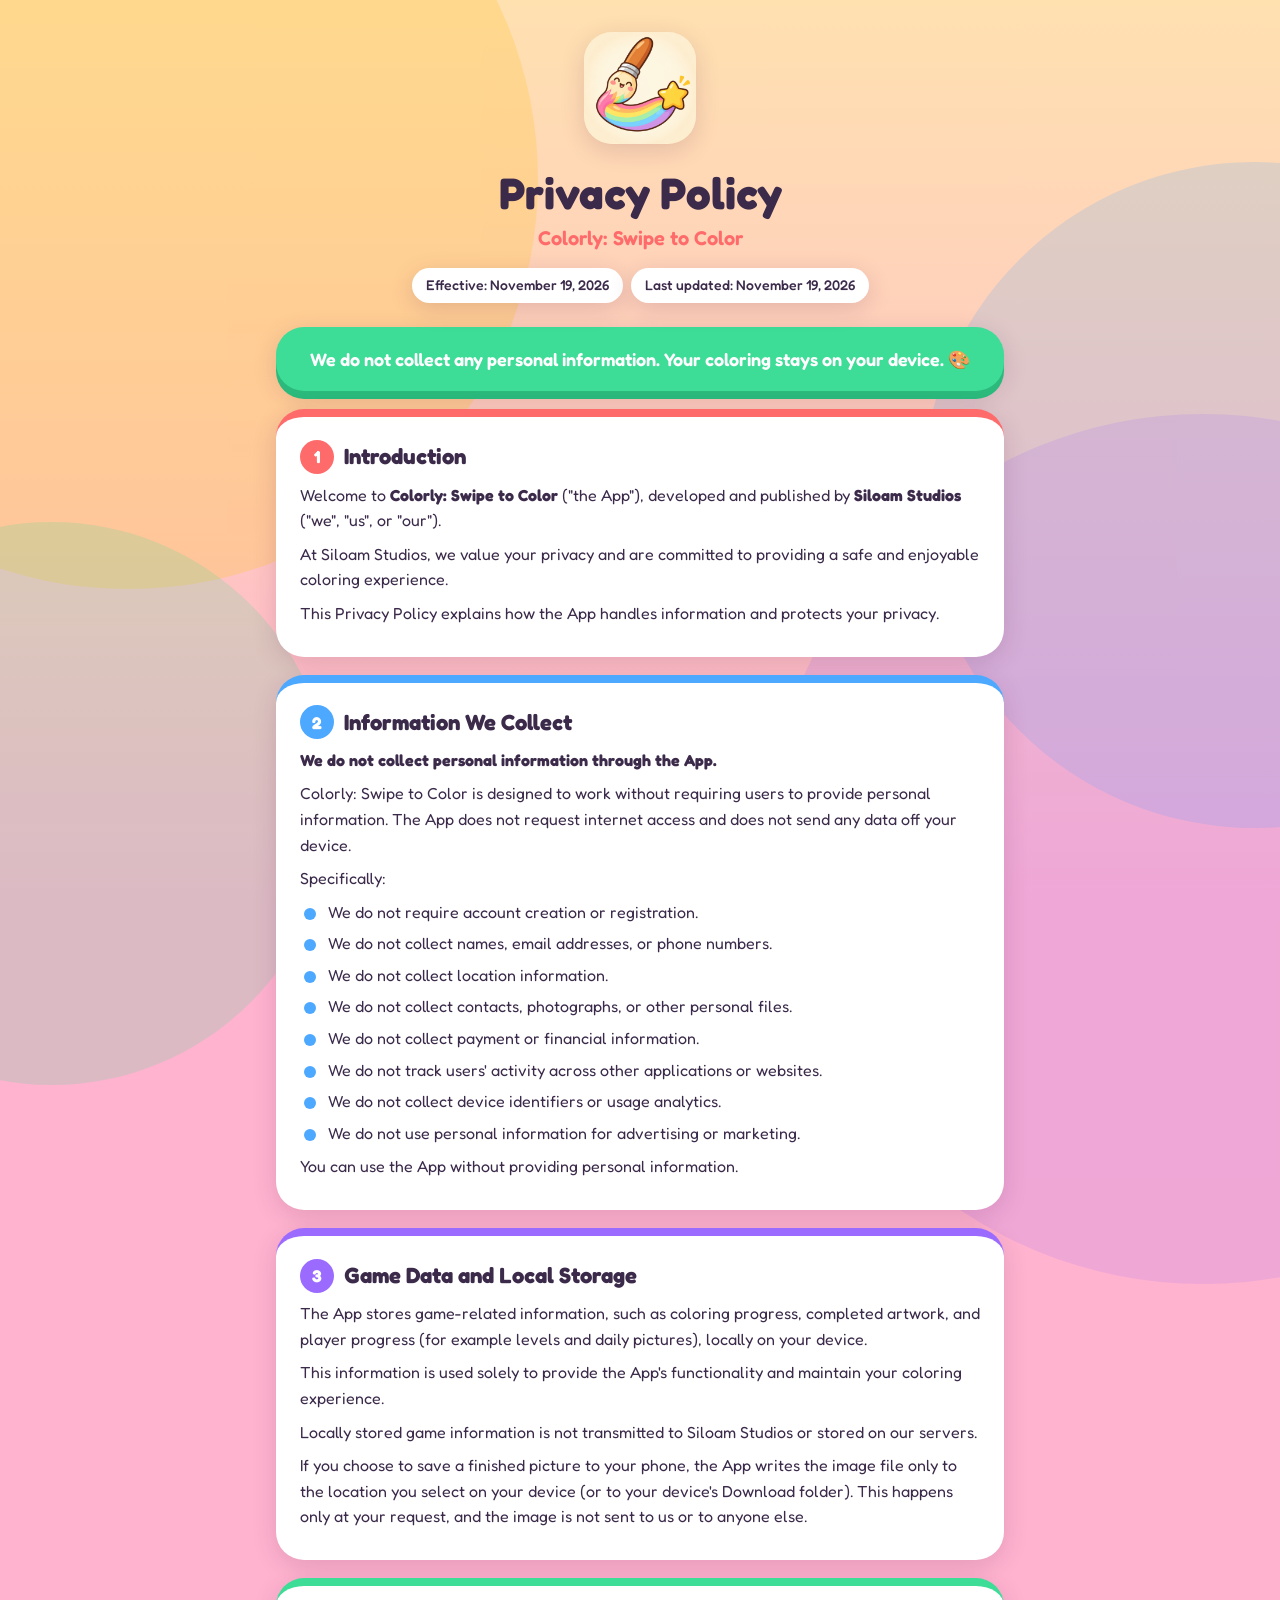
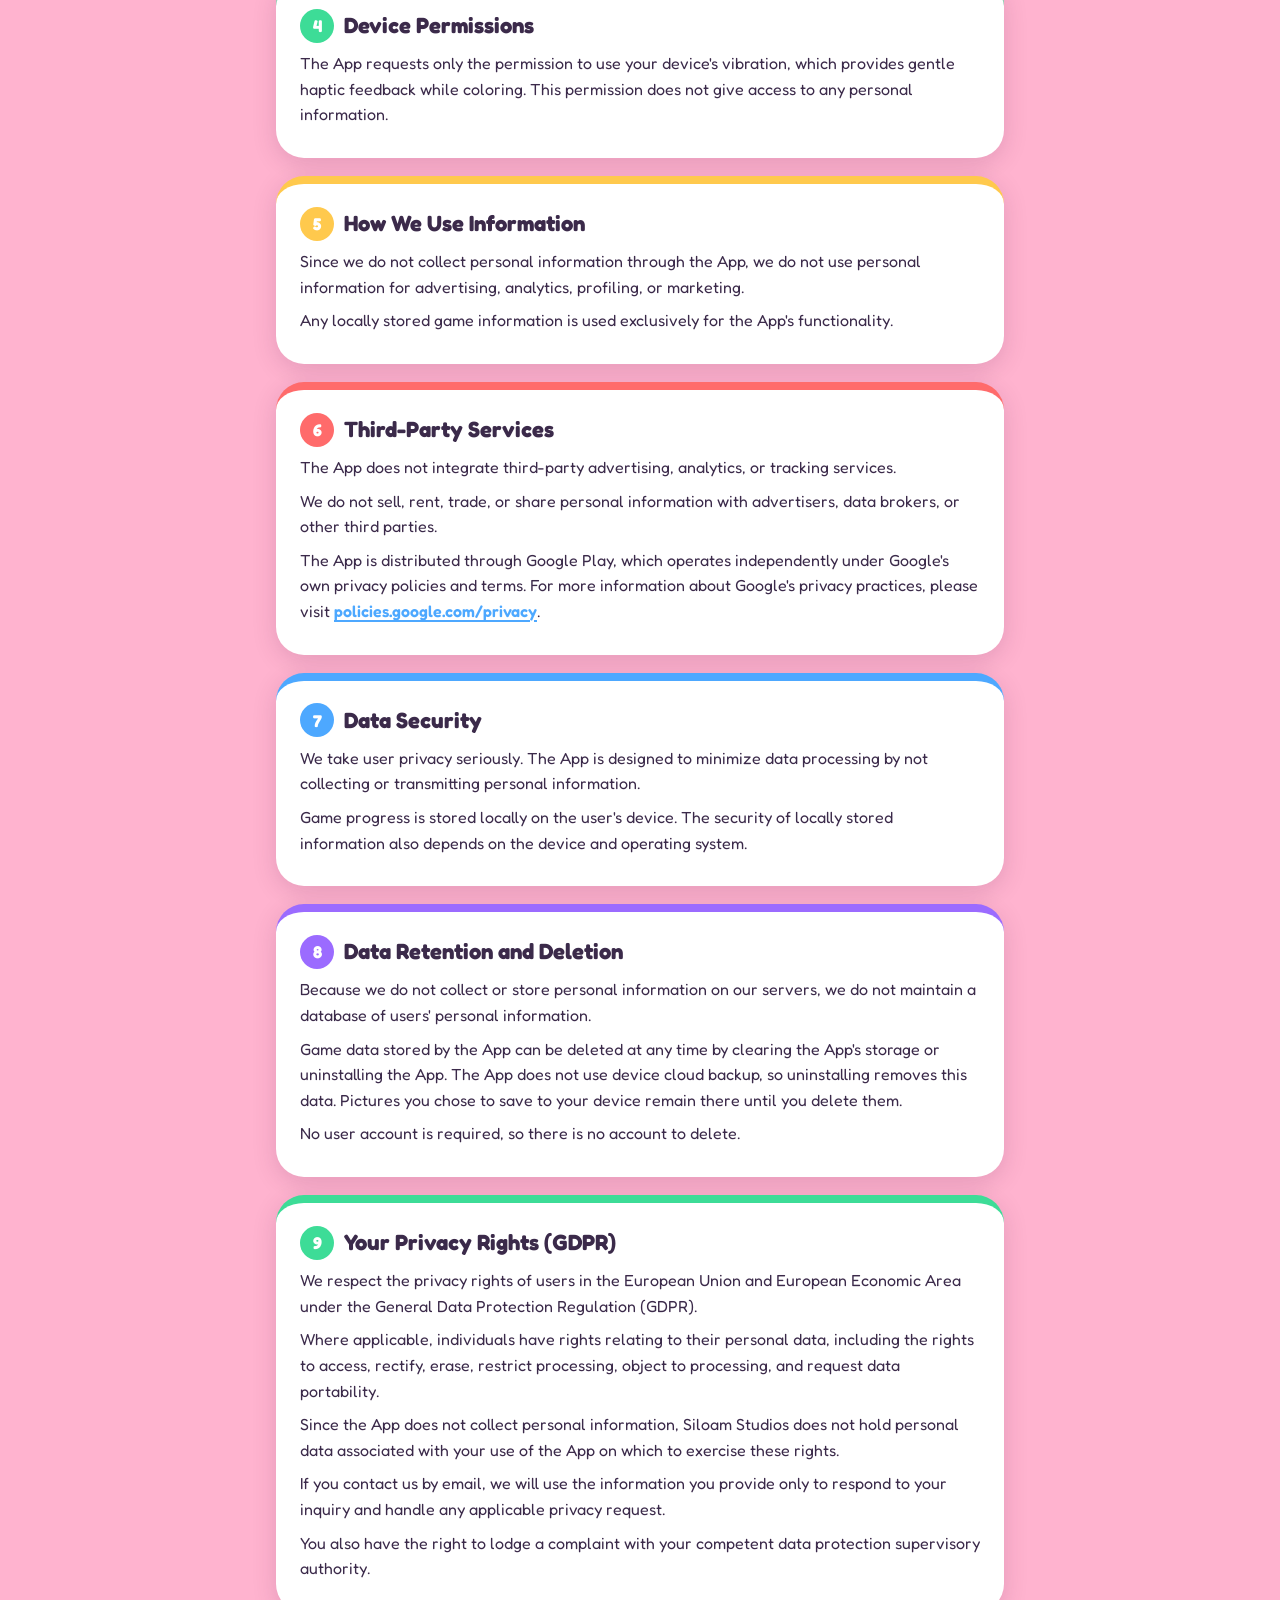
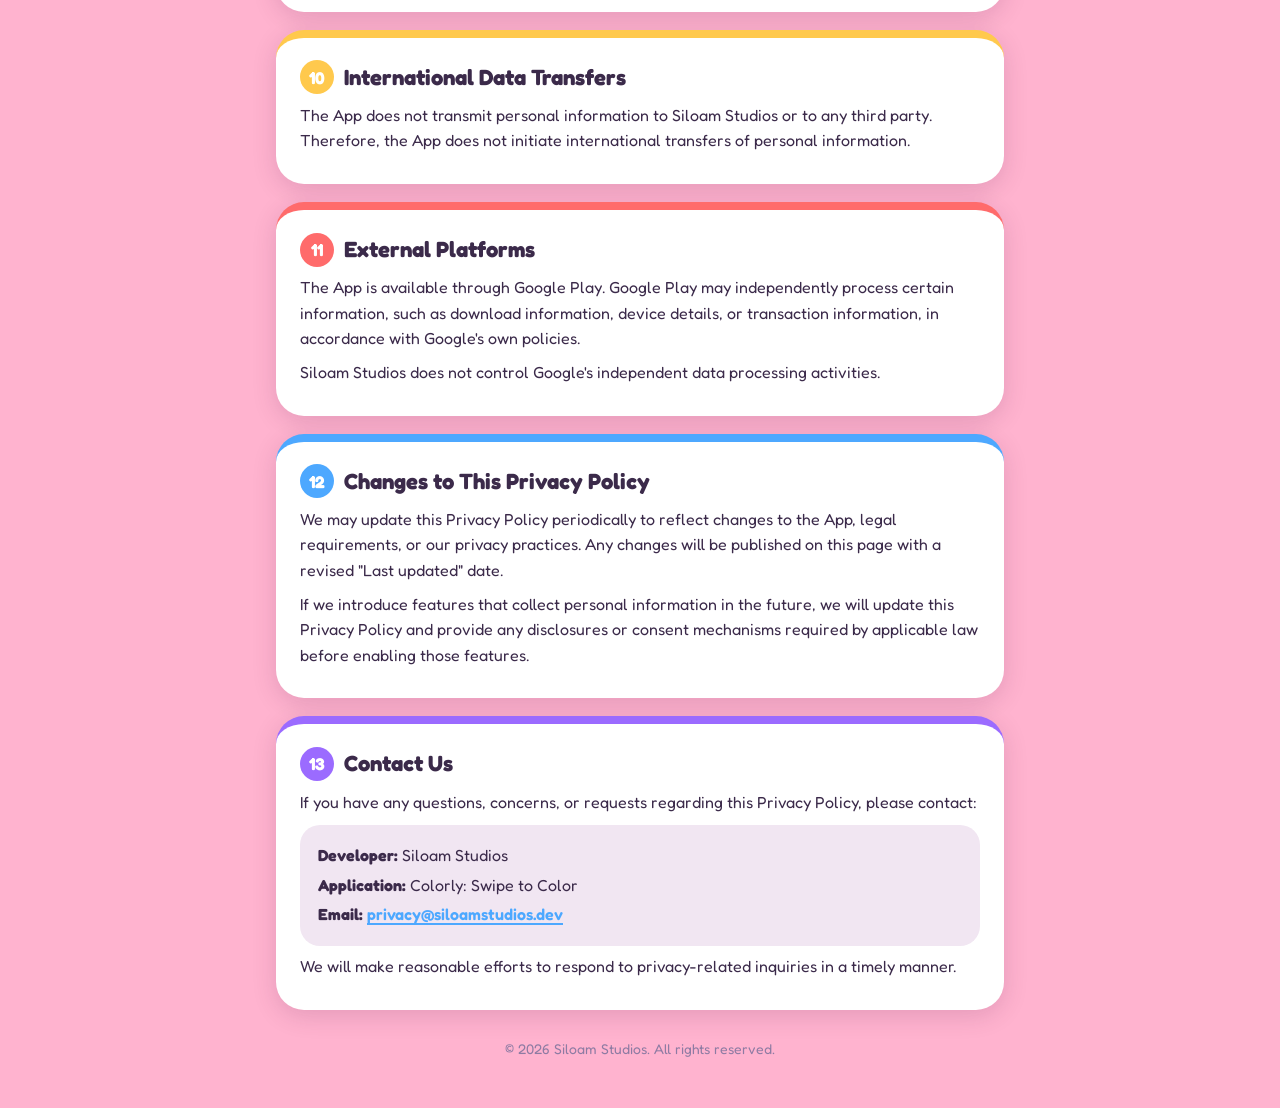
==== colorly/privacy/index.html @ 57c00592 "Siloam Studios legal documents" ====
<!doctype html>
<html lang="en">
<head>
<meta charset="utf-8">
<meta name="viewport" content="width=device-width, initial-scale=1">
<title>Colorly Privacy Policy</title>
<meta name="description" content="Privacy Policy for Colorly: Swipe to Color by Siloam Studios.">
<link rel="icon" type="image/png" href="icon.png">
<link rel="preconnect" href="https://fonts.googleapis.com">
<link rel="preconnect" href="https://fonts.gstatic.com" crossorigin>
<link href="https://fonts.googleapis.com/css2?family=Fredoka:wght@400;500;600;700&display=swap" rel="stylesheet">
<style>
  :root {
    --coral: #FF6B6B; --sunny: #FFC94D; --mint: #3DDC97; --sky: #4DA8FF; --grape: #9B6BFF;
    --ink: #3B2A4A; --muted: #8E7BA3; --card: #FFFFFF; --track: #F1E6F2;
    --bg-top: #FFE1B0; --bg-bottom: #FFB3CF;
    --shadow: 0 6px 24px rgba(89, 26, 77, 0.16);
  }
  * { box-sizing: border-box; }
  html { background: var(--bg-bottom); }
  body {
    margin: 0; min-height: 100vh; color: var(--ink);
    font-family: "Fredoka", system-ui, sans-serif; font-weight: 400; line-height: 1.6;
    background: linear-gradient(180deg, var(--bg-top) 0%, var(--bg-bottom) 100%) fixed;
    overflow-x: hidden;
  }
  .blob { position: fixed; border-radius: 50%; z-index: 0; pointer-events: none; }
  .b1 { width: 64vw; height: 64vw; left: -22vw; top: -18vw; background: rgba(255, 201, 77, .35); }
  .b2 { width: 52vw; height: 52vw; right: -24vw; top: 18vh; background: rgba(77, 168, 255, .18); }
  .b3 { width: 44vw; height: 44vw; left: -18vw; top: 58vh; background: rgba(61, 220, 151, .18); }
  .b4 { width: 68vw; height: 68vw; right: -28vw; bottom: -30vw; background: rgba(155, 107, 255, .16); }
  main { position: relative; z-index: 1; max-width: 760px; margin: 0 auto; padding: 32px 16px 48px; }
  header { text-align: center; margin-bottom: 24px; }
  header img { width: 112px; height: 112px; border-radius: 28px; box-shadow: var(--shadow); }
  h1 { font-weight: 700; font-size: clamp(30px, 7vw, 44px); line-height: 1.15; margin: 16px 0 4px; }
  .app { font-weight: 600; font-size: 20px; color: var(--coral); margin: 0; }
  .dates { display: inline-flex; flex-wrap: wrap; gap: 8px; justify-content: center; margin-top: 14px; }
  .pill { background: var(--card); border-radius: 999px; padding: 6px 14px; font-size: 14px; font-weight: 500; box-shadow: var(--shadow); }
  .highlight {
    background: var(--mint); color: #fff; border-radius: 28px; padding: 18px 22px; margin-bottom: 18px;
    font-weight: 600; font-size: 18px; text-align: center; box-shadow: 0 8px 0 #2BB97C, var(--shadow);
  }
  section {
    background: var(--card); border-radius: 28px; padding: 22px 24px; margin-bottom: 18px;
    box-shadow: var(--shadow); border-top: 8px solid var(--accent, var(--coral));
  }
  section:nth-of-type(5n+1) { --accent: var(--coral); }
  section:nth-of-type(5n+2) { --accent: var(--sky); }
  section:nth-of-type(5n+3) { --accent: var(--grape); }
  section:nth-of-type(5n+4) { --accent: var(--mint); }
  section:nth-of-type(5n+5) { --accent: var(--sunny); }
  h2 { font-weight: 700; font-size: 22px; margin: 0 0 8px; display: flex; align-items: center; gap: 10px; }
  .num {
    flex: none; width: 34px; height: 34px; border-radius: 50%; display: grid; place-items: center;
    background: var(--accent, var(--coral)); color: #fff; font-size: 17px;
  }
  p { margin: 8px 0; }
  ul { margin: 8px 0; padding-left: 0; list-style: none; }
  li { position: relative; padding-left: 28px; margin: 6px 0; }
  li::before {
    content: ""; position: absolute; left: 4px; top: .5em; width: 12px; height: 12px;
    border-radius: 50%; background: var(--accent, var(--coral));
  }
  a { color: var(--sky); font-weight: 600; text-decoration-thickness: 2px; text-underline-offset: 3px; overflow-wrap: anywhere; }
  .contact { background: var(--track); border-radius: 20px; padding: 14px 18px; margin-top: 10px; }
  .contact p { margin: 4px 0; }
  footer { text-align: center; font-size: 14px; color: var(--muted); margin-top: 28px; }
</style>
</head>
<body>
<div class="blob b1"></div><div class="blob b2"></div><div class="blob b3"></div><div class="blob b4"></div>
<main>
  <header>
    <img src="icon.png" alt="Colorly app icon" width="112" height="112">
    <h1>Privacy Policy</h1>
    <p class="app">Colorly: Swipe to Color</p>
    <div class="dates">
      <span class="pill">Effective: November 19, 2026</span>
      <span class="pill">Last updated: November 19, 2026</span>
    </div>
  </header>

  <div class="highlight">We do not collect any personal information. Your coloring stays on your device. 🎨</div>

  <section>
    <h2><span class="num">1</span>Introduction</h2>
    <p>Welcome to <strong>Colorly: Swipe to Color</strong> ("the App"), developed and published by <strong>Siloam Studios</strong> ("we", "us", or "our").</p>
    <p>At Siloam Studios, we value your privacy and are committed to providing a safe and enjoyable coloring experience.</p>
    <p>This Privacy Policy explains how the App handles information and protects your privacy.</p>
  </section>

  <section>
    <h2><span class="num">2</span>Information We Collect</h2>
    <p><strong>We do not collect personal information through the App.</strong></p>
    <p>Colorly: Swipe to Color is designed to work without requiring users to provide personal information. The App does not request internet access and does not send any data off your device.</p>
    <p>Specifically:</p>
    <ul>
      <li>We do not require account creation or registration.</li>
      <li>We do not collect names, email addresses, or phone numbers.</li>
      <li>We do not collect location information.</li>
      <li>We do not collect contacts, photographs, or other personal files.</li>
      <li>We do not collect payment or financial information.</li>
      <li>We do not track users' activity across other applications or websites.</li>
      <li>We do not collect device identifiers or usage analytics.</li>
      <li>We do not use personal information for advertising or marketing.</li>
    </ul>
    <p>You can use the App without providing personal information.</p>
  </section>

  <section>
    <h2><span class="num">3</span>Game Data and Local Storage</h2>
    <p>The App stores game-related information, such as coloring progress, completed artwork, and player progress (for example levels and daily pictures), locally on your device.</p>
    <p>This information is used solely to provide the App's functionality and maintain your coloring experience.</p>
    <p>Locally stored game information is not transmitted to Siloam Studios or stored on our servers.</p>
    <p>If you choose to save a finished picture to your phone, the App writes the image file only to the location you select on your device (or to your device's Download folder). This happens only at your request, and the image is not sent to us or to anyone else.</p>
  </section>

  <section>
    <h2><span class="num">4</span>Device Permissions</h2>
    <p>The App requests only the permission to use your device's vibration, which provides gentle haptic feedback while coloring. This permission does not give access to any personal information.</p>
  </section>

  <section>
    <h2><span class="num">5</span>How We Use Information</h2>
    <p>Since we do not collect personal information through the App, we do not use personal information for advertising, analytics, profiling, or marketing.</p>
    <p>Any locally stored game information is used exclusively for the App's functionality.</p>
  </section>

  <section>
    <h2><span class="num">6</span>Third-Party Services</h2>
    <p>The App does not integrate third-party advertising, analytics, or tracking services.</p>
    <p>We do not sell, rent, trade, or share personal information with advertisers, data brokers, or other third parties.</p>
    <p>The App is distributed through Google Play, which operates independently under Google's own privacy policies and terms. For more information about Google's privacy practices, please visit <a href="https://policies.google.com/privacy" rel="noopener">policies.google.com/privacy</a>.</p>
  </section>

  <section>
    <h2><span class="num">7</span>Data Security</h2>
    <p>We take user privacy seriously. The App is designed to minimize data processing by not collecting or transmitting personal information.</p>
    <p>Game progress is stored locally on the user's device. The security of locally stored information also depends on the device and operating system.</p>
  </section>

  <section>
    <h2><span class="num">8</span>Data Retention and Deletion</h2>
    <p>Because we do not collect or store personal information on our servers, we do not maintain a database of users' personal information.</p>
    <p>Game data stored by the App can be deleted at any time by clearing the App's storage or uninstalling the App. The App does not use device cloud backup, so uninstalling removes this data. Pictures you chose to save to your device remain there until you delete them.</p>
    <p>No user account is required, so there is no account to delete.</p>
  </section>

  <section>
    <h2><span class="num">9</span>Your Privacy Rights (GDPR)</h2>
    <p>We respect the privacy rights of users in the European Union and European Economic Area under the General Data Protection Regulation (GDPR).</p>
    <p>Where applicable, individuals have rights relating to their personal data, including the rights to access, rectify, erase, restrict processing, object to processing, and request data portability.</p>
    <p>Since the App does not collect personal information, Siloam Studios does not hold personal data associated with your use of the App on which to exercise these rights.</p>
    <p>If you contact us by email, we will use the information you provide only to respond to your inquiry and handle any applicable privacy request.</p>
    <p>You also have the right to lodge a complaint with your competent data protection supervisory authority.</p>
  </section>

  <section>
    <h2><span class="num">10</span>International Data Transfers</h2>
    <p>The App does not transmit personal information to Siloam Studios or to any third party. Therefore, the App does not initiate international transfers of personal information.</p>
  </section>

  <section>
    <h2><span class="num">11</span>External Platforms</h2>
    <p>The App is available through Google Play. Google Play may independently process certain information, such as download information, device details, or transaction information, in accordance with Google's own policies.</p>
    <p>Siloam Studios does not control Google's independent data processing activities.</p>
  </section>

  <section>
    <h2><span class="num">12</span>Changes to This Privacy Policy</h2>
    <p>We may update this Privacy Policy periodically to reflect changes to the App, legal requirements, or our privacy practices. Any changes will be published on this page with a revised "Last updated" date.</p>
    <p>If we introduce features that collect personal information in the future, we will update this Privacy Policy and provide any disclosures or consent mechanisms required by applicable law before enabling those features.</p>
  </section>

  <section>
    <h2><span class="num">13</span>Contact Us</h2>
    <p>If you have any questions, concerns, or requests regarding this Privacy Policy, please contact:</p>
    <div class="contact">
      <p><strong>Developer:</strong> Siloam Studios</p>
      <p><strong>Application:</strong> Colorly: Swipe to Color</p>
      <p><strong>Email:</strong> <a href="mailto:privacy@siloamstudios.dev">privacy@siloamstudios.dev</a></p>
    </div>
    <p>We will make reasonable efforts to respond to privacy-related inquiries in a timely manner.</p>
  </section>

  <footer>© 2026 Siloam Studios. All rights reserved.</footer>
</main>
</body>
</html>
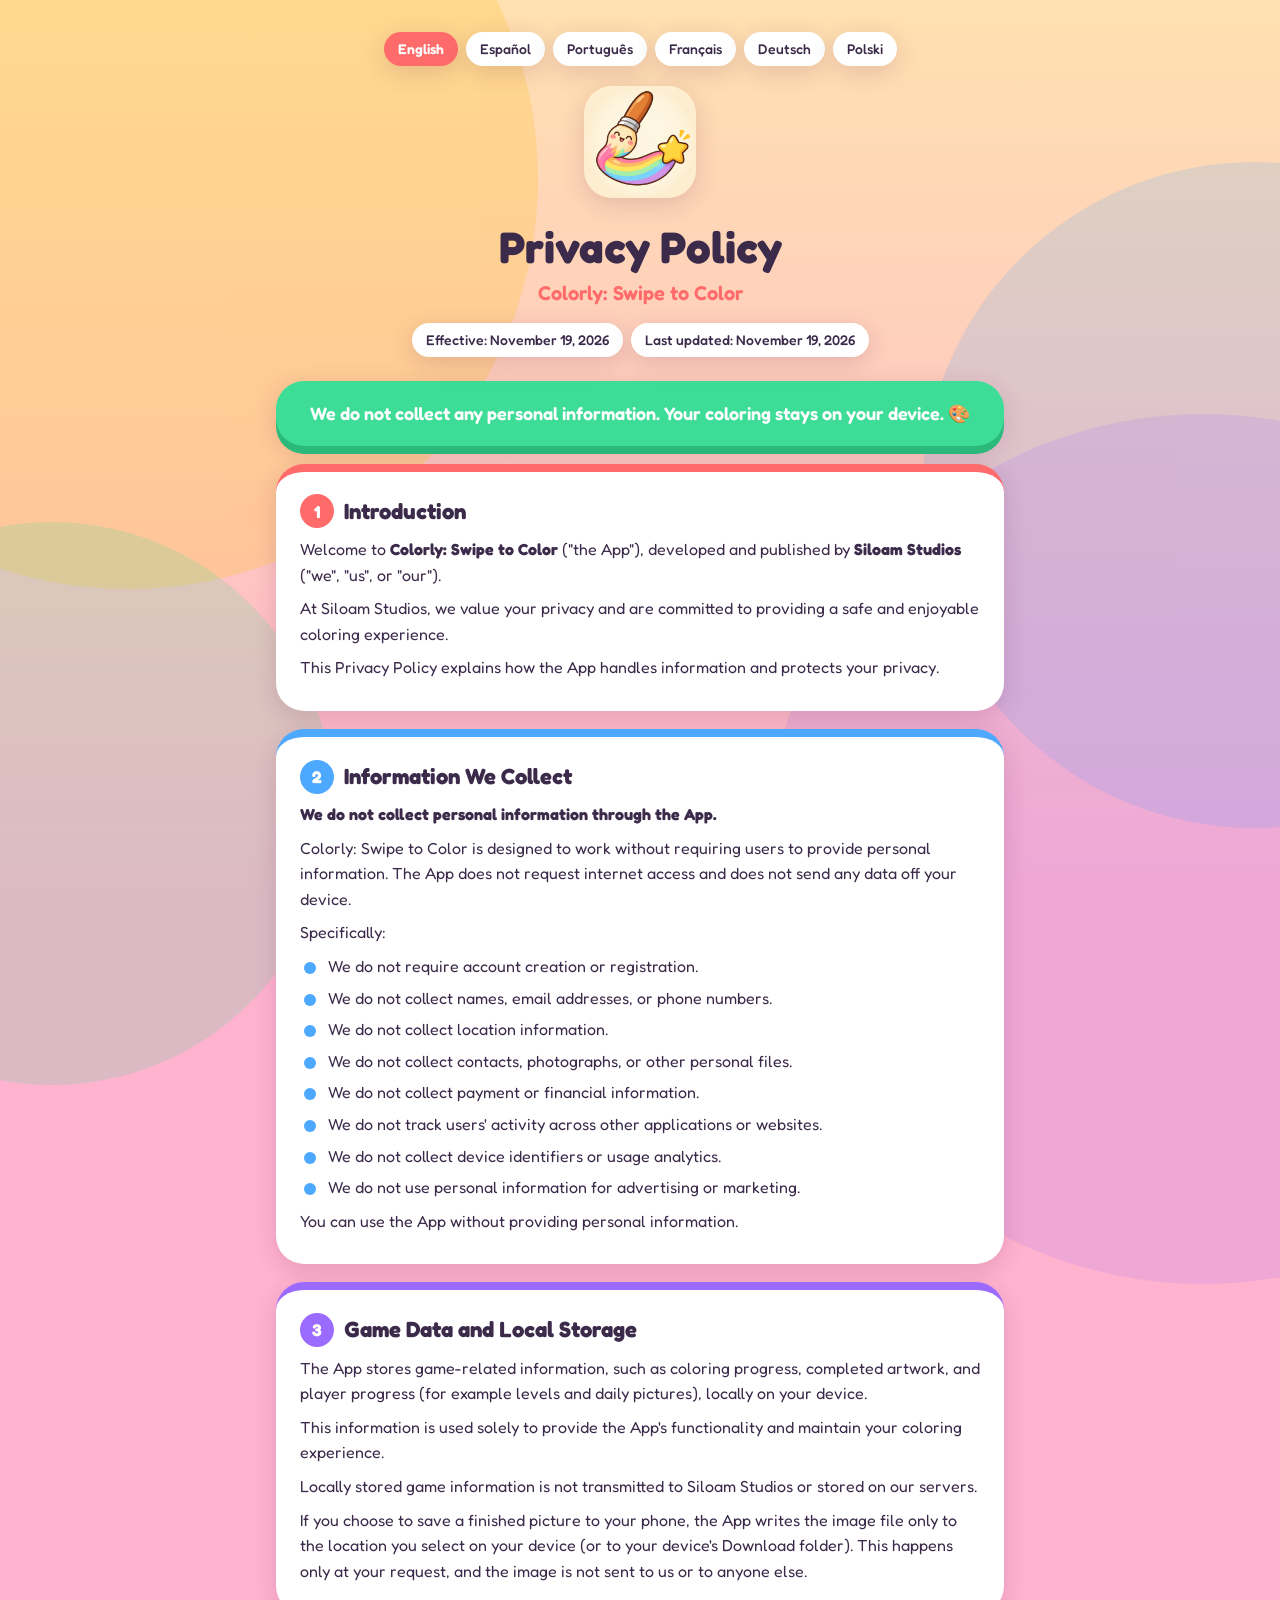
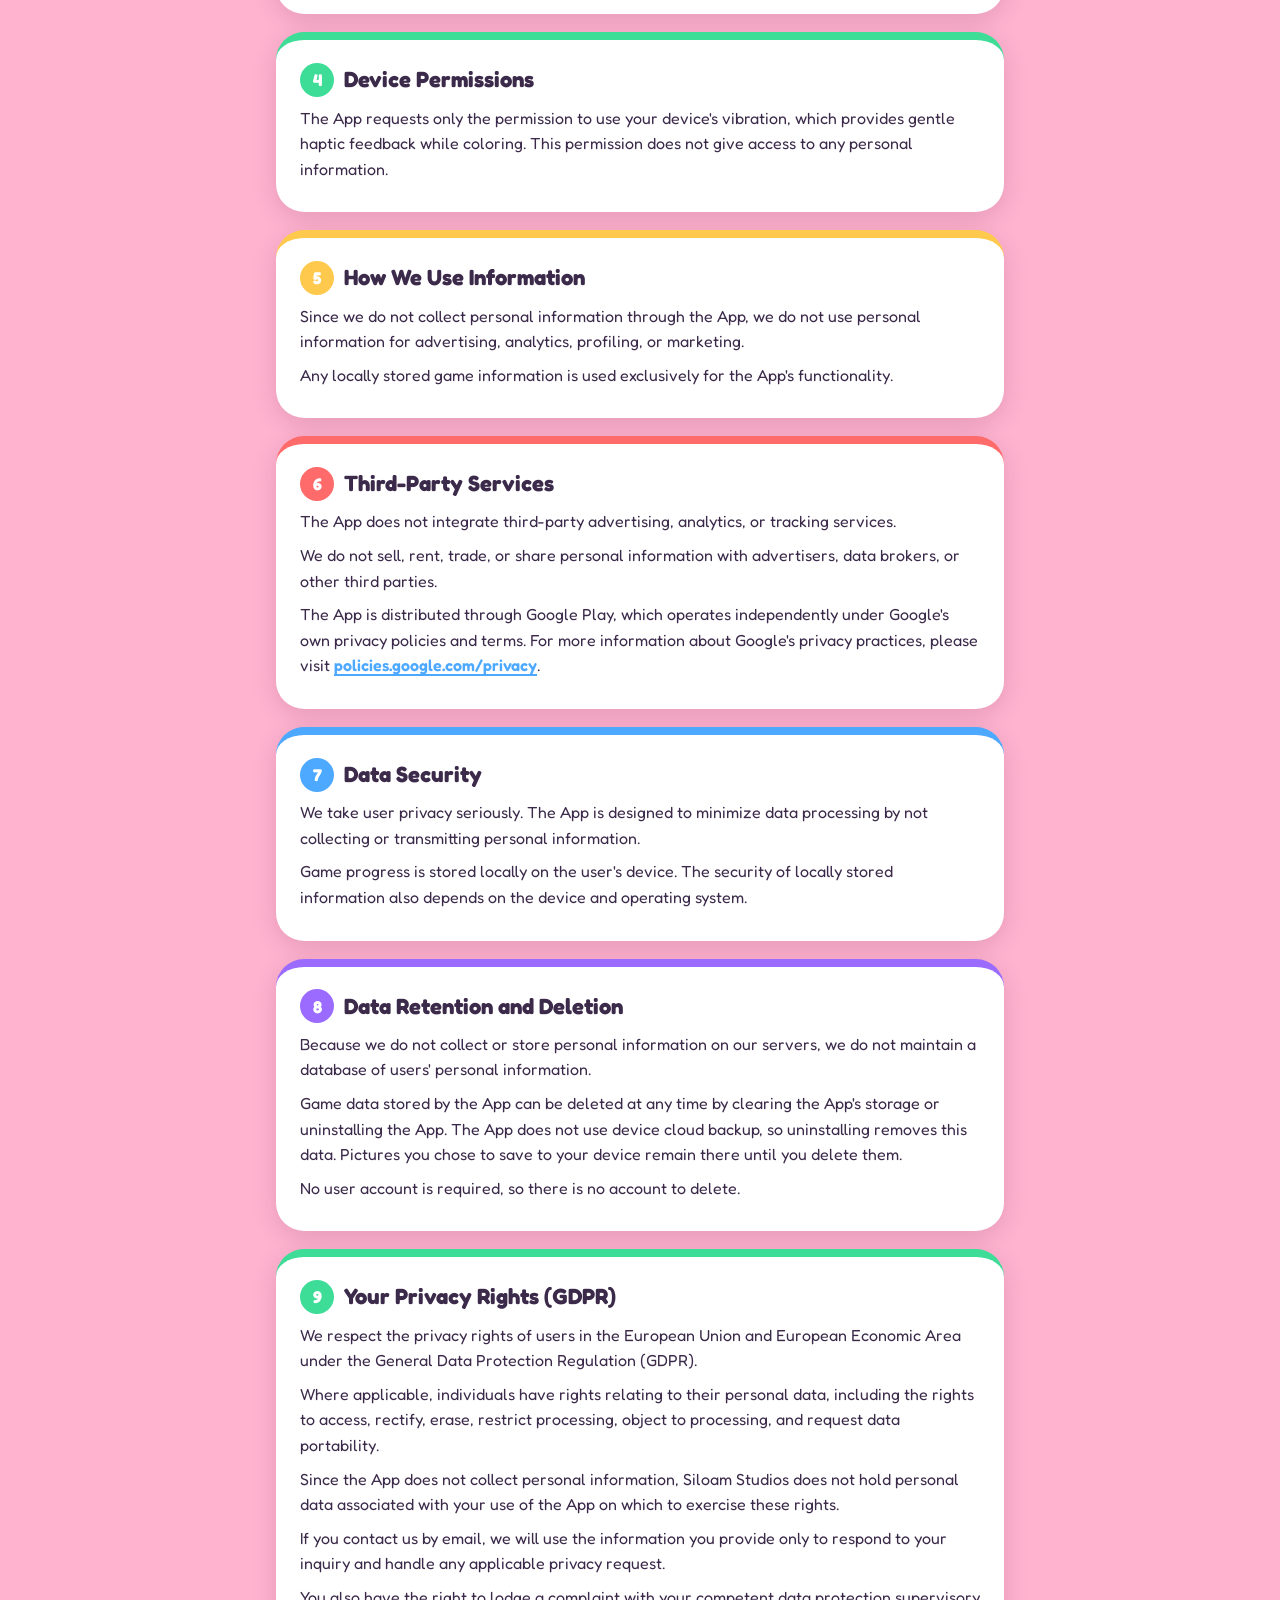
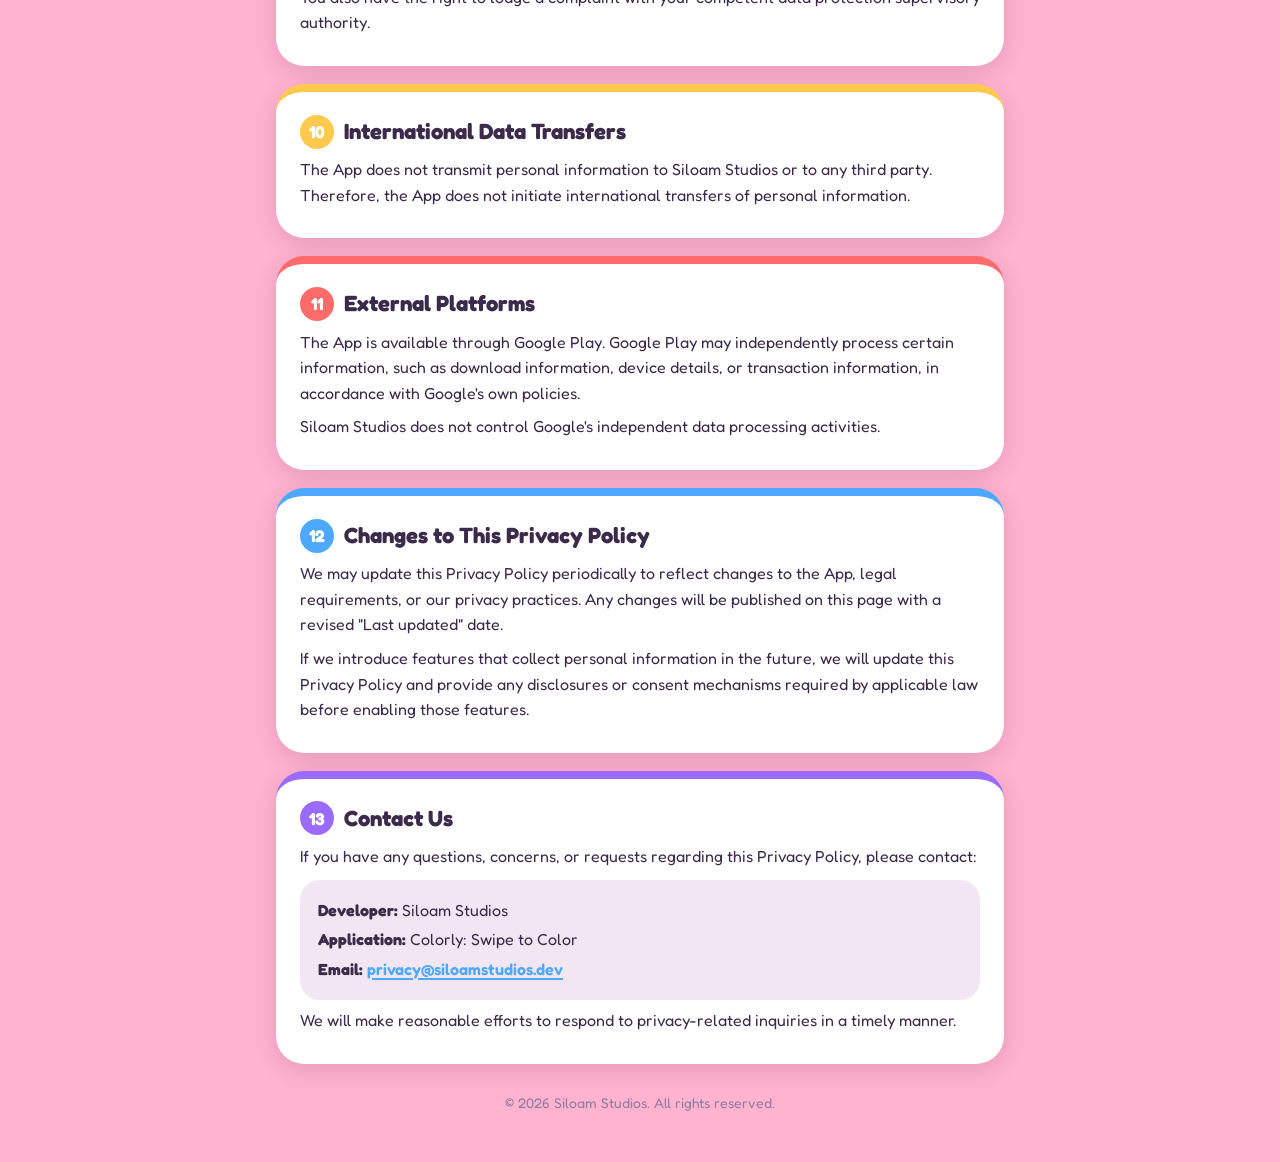
==== commit 9ef80ba5: "Colorly privacy policy: translations (ES/PT/FR/DE/PL), language switcher, clean URLs per language" ====
--- a/colorly/privacy/index.html
+++ b/colorly/privacy/index.html
@@ -2,188 +2,17 @@
 <html lang="en">
 <head>
 <meta charset="utf-8">
+<title>Colorly Privacy Policy</title>
 <meta name="viewport" content="width=device-width, initial-scale=1">
-<title>Colorly Privacy Policy</title>
-<meta name="description" content="Privacy Policy for Colorly: Swipe to Color by Siloam Studios.">
-<link rel="icon" type="image/png" href="icon.png">
-<link rel="preconnect" href="https://fonts.googleapis.com">
-<link rel="preconnect" href="https://fonts.gstatic.com" crossorigin>
-<link href="https://fonts.googleapis.com/css2?family=Fredoka:wght@400;500;600;700&display=swap" rel="stylesheet">
-<style>
-  :root {
-    --coral: #FF6B6B; --sunny: #FFC94D; --mint: #3DDC97; --sky: #4DA8FF; --grape: #9B6BFF;
-    --ink: #3B2A4A; --muted: #8E7BA3; --card: #FFFFFF; --track: #F1E6F2;
-    --bg-top: #FFE1B0; --bg-bottom: #FFB3CF;
-    --shadow: 0 6px 24px rgba(89, 26, 77, 0.16);
-  }
-  * { box-sizing: border-box; }
-  html { background: var(--bg-bottom); }
-  body {
-    margin: 0; min-height: 100vh; color: var(--ink);
-    font-family: "Fredoka", system-ui, sans-serif; font-weight: 400; line-height: 1.6;
-    background: linear-gradient(180deg, var(--bg-top) 0%, var(--bg-bottom) 100%) fixed;
-    overflow-x: hidden;
-  }
-  .blob { position: fixed; border-radius: 50%; z-index: 0; pointer-events: none; }
-  .b1 { width: 64vw; height: 64vw; left: -22vw; top: -18vw; background: rgba(255, 201, 77, .35); }
-  .b2 { width: 52vw; height: 52vw; right: -24vw; top: 18vh; background: rgba(77, 168, 255, .18); }
-  .b3 { width: 44vw; height: 44vw; left: -18vw; top: 58vh; background: rgba(61, 220, 151, .18); }
-  .b4 { width: 68vw; height: 68vw; right: -28vw; bottom: -30vw; background: rgba(155, 107, 255, .16); }
-  main { position: relative; z-index: 1; max-width: 760px; margin: 0 auto; padding: 32px 16px 48px; }
-  header { text-align: center; margin-bottom: 24px; }
-  header img { width: 112px; height: 112px; border-radius: 28px; box-shadow: var(--shadow); }
-  h1 { font-weight: 700; font-size: clamp(30px, 7vw, 44px); line-height: 1.15; margin: 16px 0 4px; }
-  .app { font-weight: 600; font-size: 20px; color: var(--coral); margin: 0; }
-  .dates { display: inline-flex; flex-wrap: wrap; gap: 8px; justify-content: center; margin-top: 14px; }
-  .pill { background: var(--card); border-radius: 999px; padding: 6px 14px; font-size: 14px; font-weight: 500; box-shadow: var(--shadow); }
-  .highlight {
-    background: var(--mint); color: #fff; border-radius: 28px; padding: 18px 22px; margin-bottom: 18px;
-    font-weight: 600; font-size: 18px; text-align: center; box-shadow: 0 8px 0 #2BB97C, var(--shadow);
-  }
-  section {
-    background: var(--card); border-radius: 28px; padding: 22px 24px; margin-bottom: 18px;
-    box-shadow: var(--shadow); border-top: 8px solid var(--accent, var(--coral));
-  }
-  section:nth-of-type(5n+1) { --accent: var(--coral); }
-  section:nth-of-type(5n+2) { --accent: var(--sky); }
-  section:nth-of-type(5n+3) { --accent: var(--grape); }
-  section:nth-of-type(5n+4) { --accent: var(--mint); }
-  section:nth-of-type(5n+5) { --accent: var(--sunny); }
-  h2 { font-weight: 700; font-size: 22px; margin: 0 0 8px; display: flex; align-items: center; gap: 10px; }
-  .num {
-    flex: none; width: 34px; height: 34px; border-radius: 50%; display: grid; place-items: center;
-    background: var(--accent, var(--coral)); color: #fff; font-size: 17px;
-  }
-  p { margin: 8px 0; }
-  ul { margin: 8px 0; padding-left: 0; list-style: none; }
-  li { position: relative; padding-left: 28px; margin: 6px 0; }
-  li::before {
-    content: ""; position: absolute; left: 4px; top: .5em; width: 12px; height: 12px;
-    border-radius: 50%; background: var(--accent, var(--coral));
-  }
-  a { color: var(--sky); font-weight: 600; text-decoration-thickness: 2px; text-underline-offset: 3px; overflow-wrap: anywhere; }
-  .contact { background: var(--track); border-radius: 20px; padding: 14px 18px; margin-top: 10px; }
-  .contact p { margin: 4px 0; }
-  footer { text-align: center; font-size: 14px; color: var(--muted); margin-top: 28px; }
-</style>
+<link rel="canonical" href="https://legal.siloamstudios.dev/colorly/privacy/en/">
+<meta http-equiv="refresh" content="0; url=/colorly/privacy/en/">
+<script>
+  var langs = ["en", "es", "pt", "fr", "de", "pl"];
+  var code = (navigator.language || "en").slice(0, 2).toLowerCase();
+  location.replace("/colorly/privacy/" + (langs.indexOf(code) >= 0 ? code : "en") + "/");
+</script>
 </head>
 <body>
-<div class="blob b1"></div><div class="blob b2"></div><div class="blob b3"></div><div class="blob b4"></div>
-<main>
-  <header>
-    <img src="icon.png" alt="Colorly app icon" width="112" height="112">
-    <h1>Privacy Policy</h1>
-    <p class="app">Colorly: Swipe to Color</p>
-    <div class="dates">
-      <span class="pill">Effective: November 19, 2026</span>
-      <span class="pill">Last updated: November 19, 2026</span>
-    </div>
-  </header>
-
-  <div class="highlight">We do not collect any personal information. Your coloring stays on your device. 🎨</div>
-
-  <section>
-    <h2><span class="num">1</span>Introduction</h2>
-    <p>Welcome to <strong>Colorly: Swipe to Color</strong> ("the App"), developed and published by <strong>Siloam Studios</strong> ("we", "us", or "our").</p>
-    <p>At Siloam Studios, we value your privacy and are committed to providing a safe and enjoyable coloring experience.</p>
-    <p>This Privacy Policy explains how the App handles information and protects your privacy.</p>
-  </section>
-
-  <section>
-    <h2><span class="num">2</span>Information We Collect</h2>
-    <p><strong>We do not collect personal information through the App.</strong></p>
-    <p>Colorly: Swipe to Color is designed to work without requiring users to provide personal information. The App does not request internet access and does not send any data off your device.</p>
-    <p>Specifically:</p>
-    <ul>
-      <li>We do not require account creation or registration.</li>
-      <li>We do not collect names, email addresses, or phone numbers.</li>
-      <li>We do not collect location information.</li>
-      <li>We do not collect contacts, photographs, or other personal files.</li>
-      <li>We do not collect payment or financial information.</li>
-      <li>We do not track users' activity across other applications or websites.</li>
-      <li>We do not collect device identifiers or usage analytics.</li>
-      <li>We do not use personal information for advertising or marketing.</li>
-    </ul>
-    <p>You can use the App without providing personal information.</p>
-  </section>
-
-  <section>
-    <h2><span class="num">3</span>Game Data and Local Storage</h2>
-    <p>The App stores game-related information, such as coloring progress, completed artwork, and player progress (for example levels and daily pictures), locally on your device.</p>
-    <p>This information is used solely to provide the App's functionality and maintain your coloring experience.</p>
-    <p>Locally stored game information is not transmitted to Siloam Studios or stored on our servers.</p>
-    <p>If you choose to save a finished picture to your phone, the App writes the image file only to the location you select on your device (or to your device's Download folder). This happens only at your request, and the image is not sent to us or to anyone else.</p>
-  </section>
-
-  <section>
-    <h2><span class="num">4</span>Device Permissions</h2>
-    <p>The App requests only the permission to use your device's vibration, which provides gentle haptic feedback while coloring. This permission does not give access to any personal information.</p>
-  </section>
-
-  <section>
-    <h2><span class="num">5</span>How We Use Information</h2>
-    <p>Since we do not collect personal information through the App, we do not use personal information for advertising, analytics, profiling, or marketing.</p>
-    <p>Any locally stored game information is used exclusively for the App's functionality.</p>
-  </section>
-
-  <section>
-    <h2><span class="num">6</span>Third-Party Services</h2>
-    <p>The App does not integrate third-party advertising, analytics, or tracking services.</p>
-    <p>We do not sell, rent, trade, or share personal information with advertisers, data brokers, or other third parties.</p>
-    <p>The App is distributed through Google Play, which operates independently under Google's own privacy policies and terms. For more information about Google's privacy practices, please visit <a href="https://policies.google.com/privacy" rel="noopener">policies.google.com/privacy</a>.</p>
-  </section>
-
-  <section>
-    <h2><span class="num">7</span>Data Security</h2>
-    <p>We take user privacy seriously. The App is designed to minimize data processing by not collecting or transmitting personal information.</p>
-    <p>Game progress is stored locally on the user's device. The security of locally stored information also depends on the device and operating system.</p>
-  </section>
-
-  <section>
-    <h2><span class="num">8</span>Data Retention and Deletion</h2>
-    <p>Because we do not collect or store personal information on our servers, we do not maintain a database of users' personal information.</p>
-    <p>Game data stored by the App can be deleted at any time by clearing the App's storage or uninstalling the App. The App does not use device cloud backup, so uninstalling removes this data. Pictures you chose to save to your device remain there until you delete them.</p>
-    <p>No user account is required, so there is no account to delete.</p>
-  </section>
-
-  <section>
-    <h2><span class="num">9</span>Your Privacy Rights (GDPR)</h2>
-    <p>We respect the privacy rights of users in the European Union and European Economic Area under the General Data Protection Regulation (GDPR).</p>
-    <p>Where applicable, individuals have rights relating to their personal data, including the rights to access, rectify, erase, restrict processing, object to processing, and request data portability.</p>
-    <p>Since the App does not collect personal information, Siloam Studios does not hold personal data associated with your use of the App on which to exercise these rights.</p>
-    <p>If you contact us by email, we will use the information you provide only to respond to your inquiry and handle any applicable privacy request.</p>
-    <p>You also have the right to lodge a complaint with your competent data protection supervisory authority.</p>
-  </section>
-
-  <section>
-    <h2><span class="num">10</span>International Data Transfers</h2>
-    <p>The App does not transmit personal information to Siloam Studios or to any third party. Therefore, the App does not initiate international transfers of personal information.</p>
-  </section>
-
-  <section>
-    <h2><span class="num">11</span>External Platforms</h2>
-    <p>The App is available through Google Play. Google Play may independently process certain information, such as download information, device details, or transaction information, in accordance with Google's own policies.</p>
-    <p>Siloam Studios does not control Google's independent data processing activities.</p>
-  </section>
-
-  <section>
-    <h2><span class="num">12</span>Changes to This Privacy Policy</h2>
-    <p>We may update this Privacy Policy periodically to reflect changes to the App, legal requirements, or our privacy practices. Any changes will be published on this page with a revised "Last updated" date.</p>
-    <p>If we introduce features that collect personal information in the future, we will update this Privacy Policy and provide any disclosures or consent mechanisms required by applicable law before enabling those features.</p>
-  </section>
-
-  <section>
-    <h2><span class="num">13</span>Contact Us</h2>
-    <p>If you have any questions, concerns, or requests regarding this Privacy Policy, please contact:</p>
-    <div class="contact">
-      <p><strong>Developer:</strong> Siloam Studios</p>
-      <p><strong>Application:</strong> Colorly: Swipe to Color</p>
-      <p><strong>Email:</strong> <a href="mailto:privacy@siloamstudios.dev">privacy@siloamstudios.dev</a></p>
-    </div>
-    <p>We will make reasonable efforts to respond to privacy-related inquiries in a timely manner.</p>
-  </section>
-
-  <footer>© 2026 Siloam Studios. All rights reserved.</footer>
-</main>
+<p><a href="/colorly/privacy/en/">Colorly Privacy Policy</a></p>
 </body>
 </html>
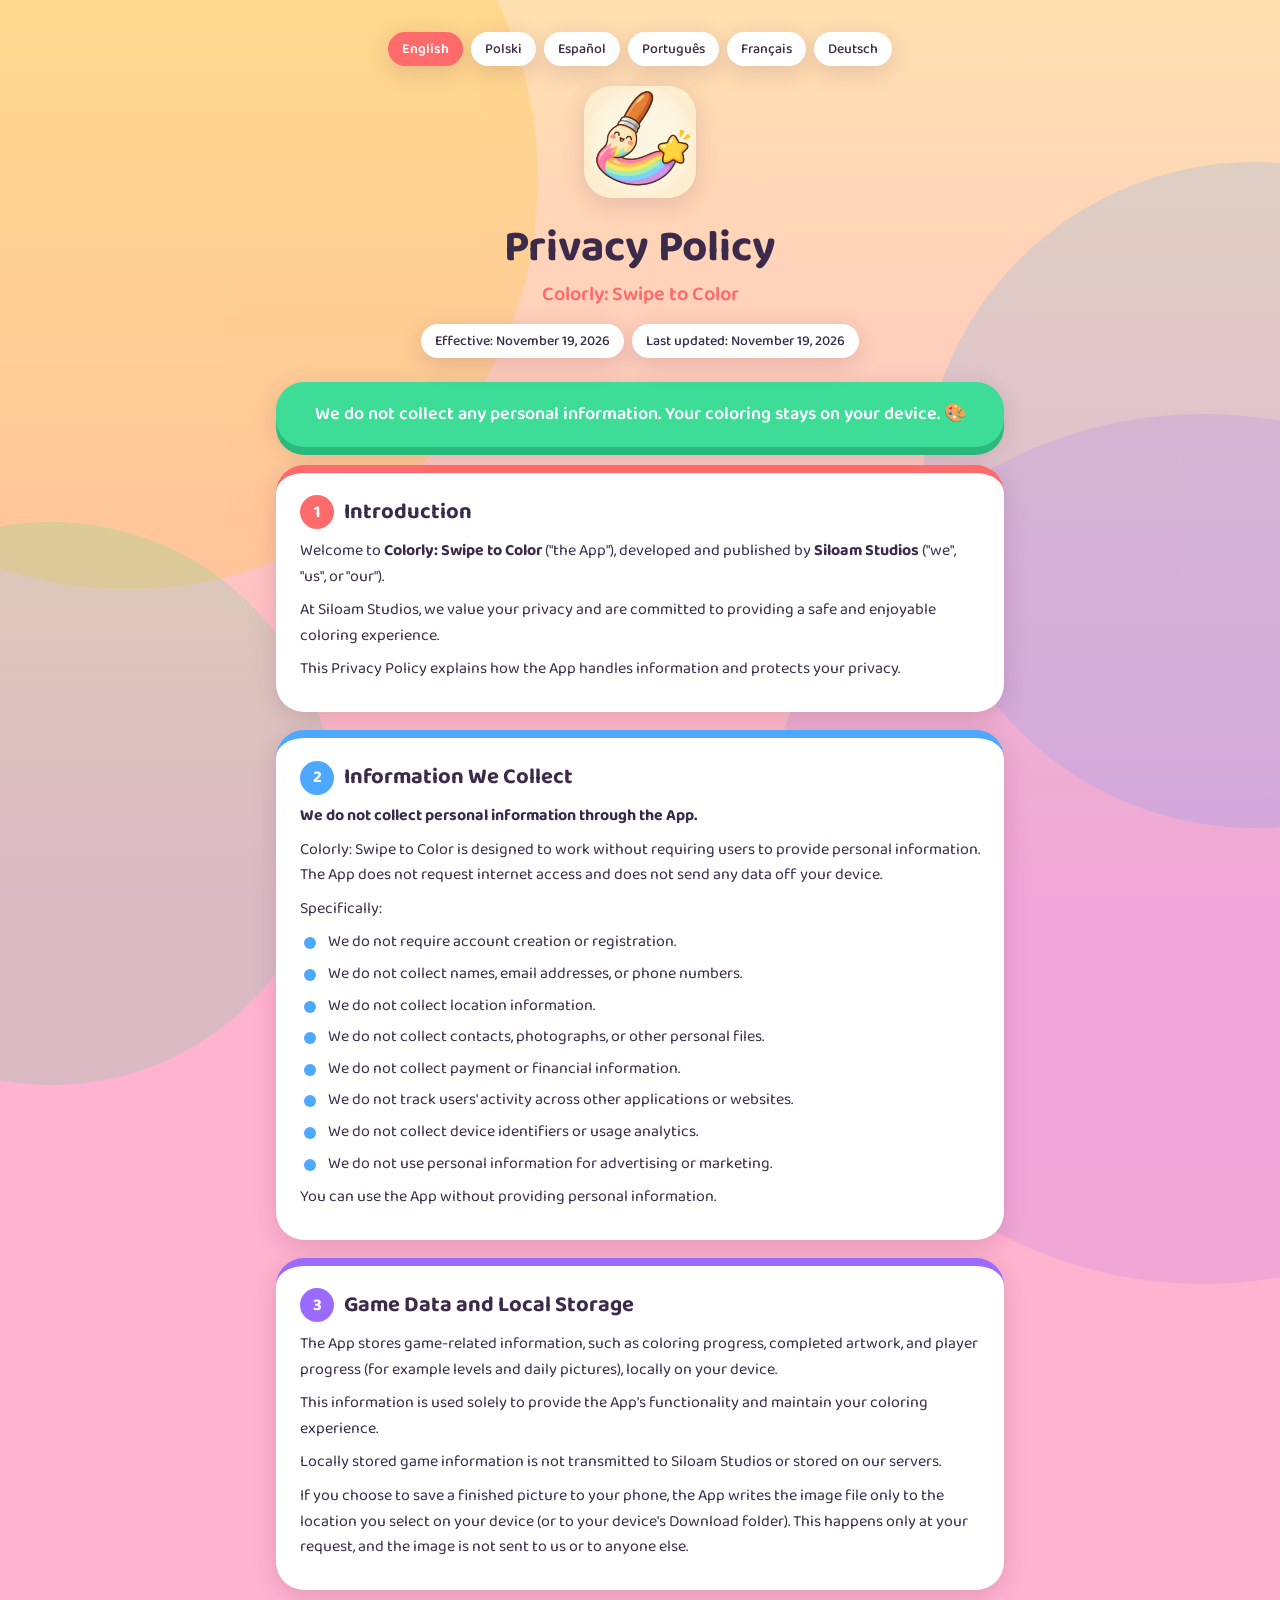
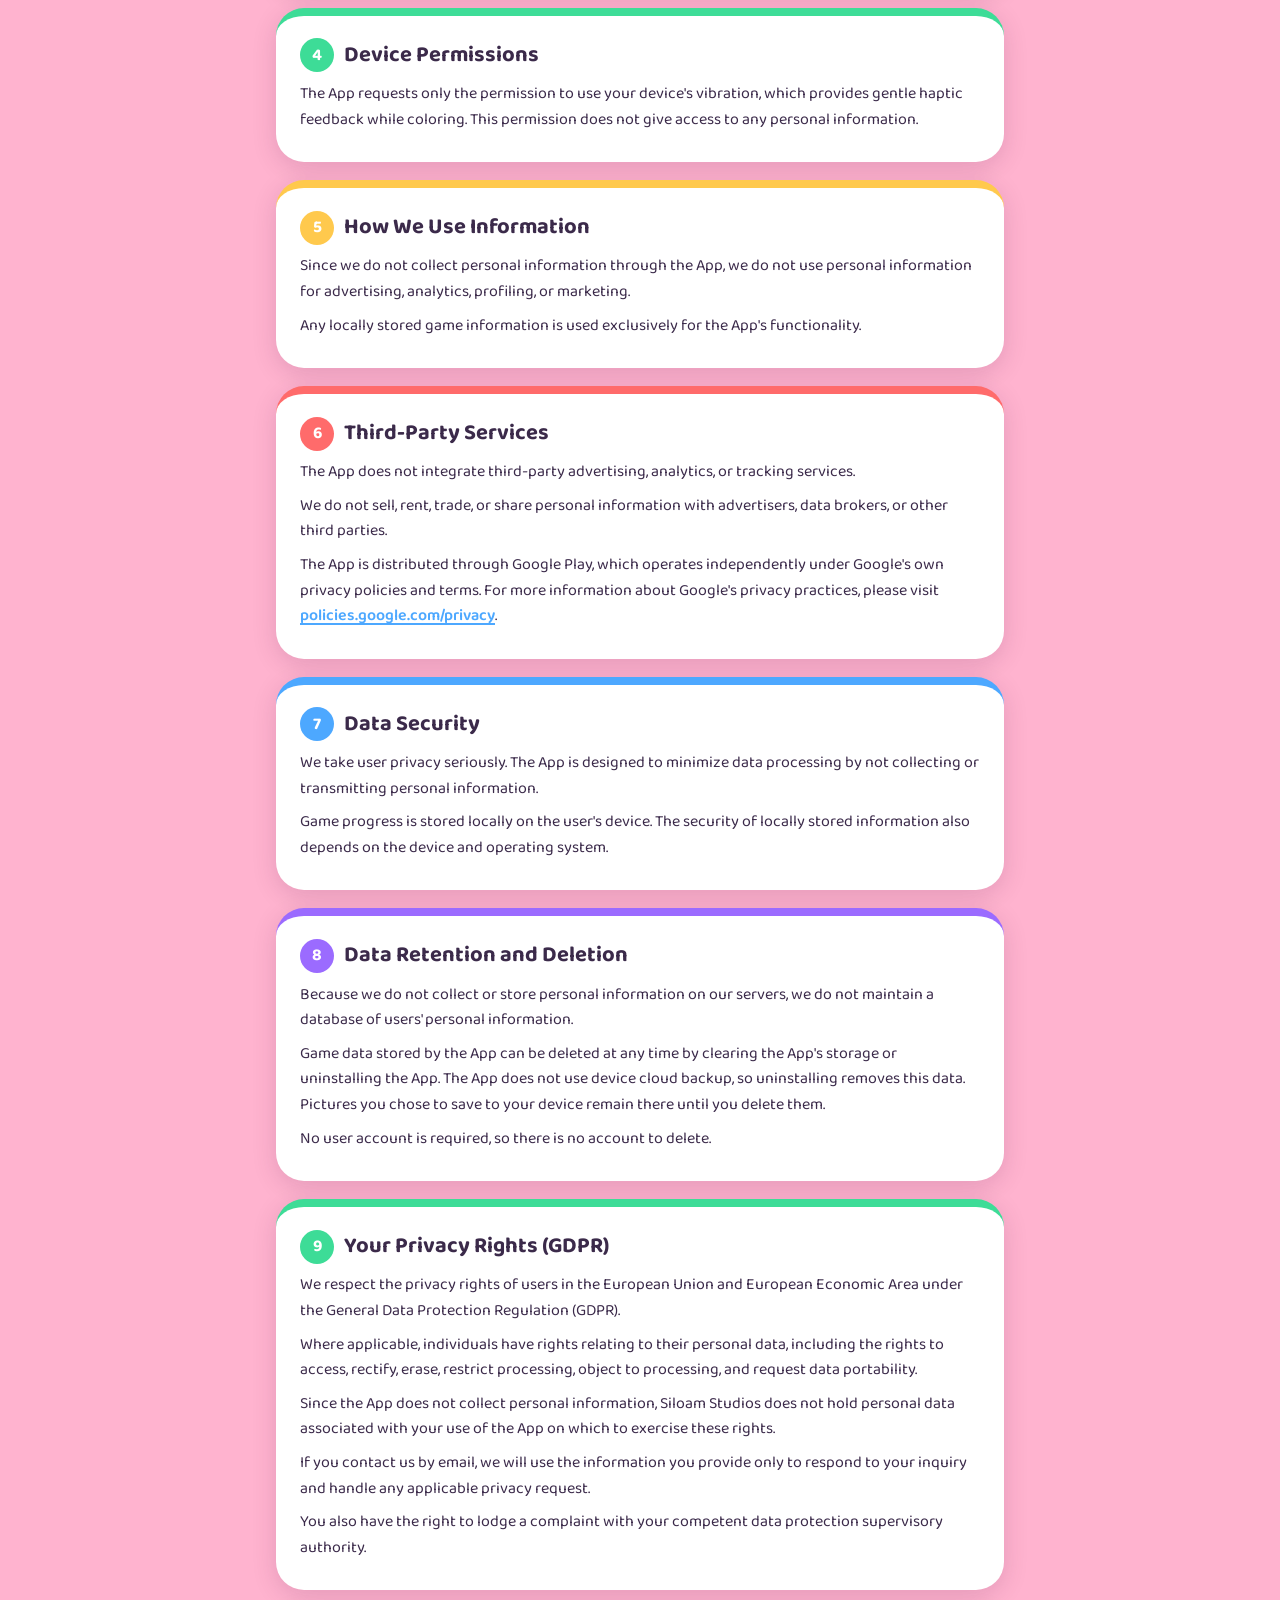
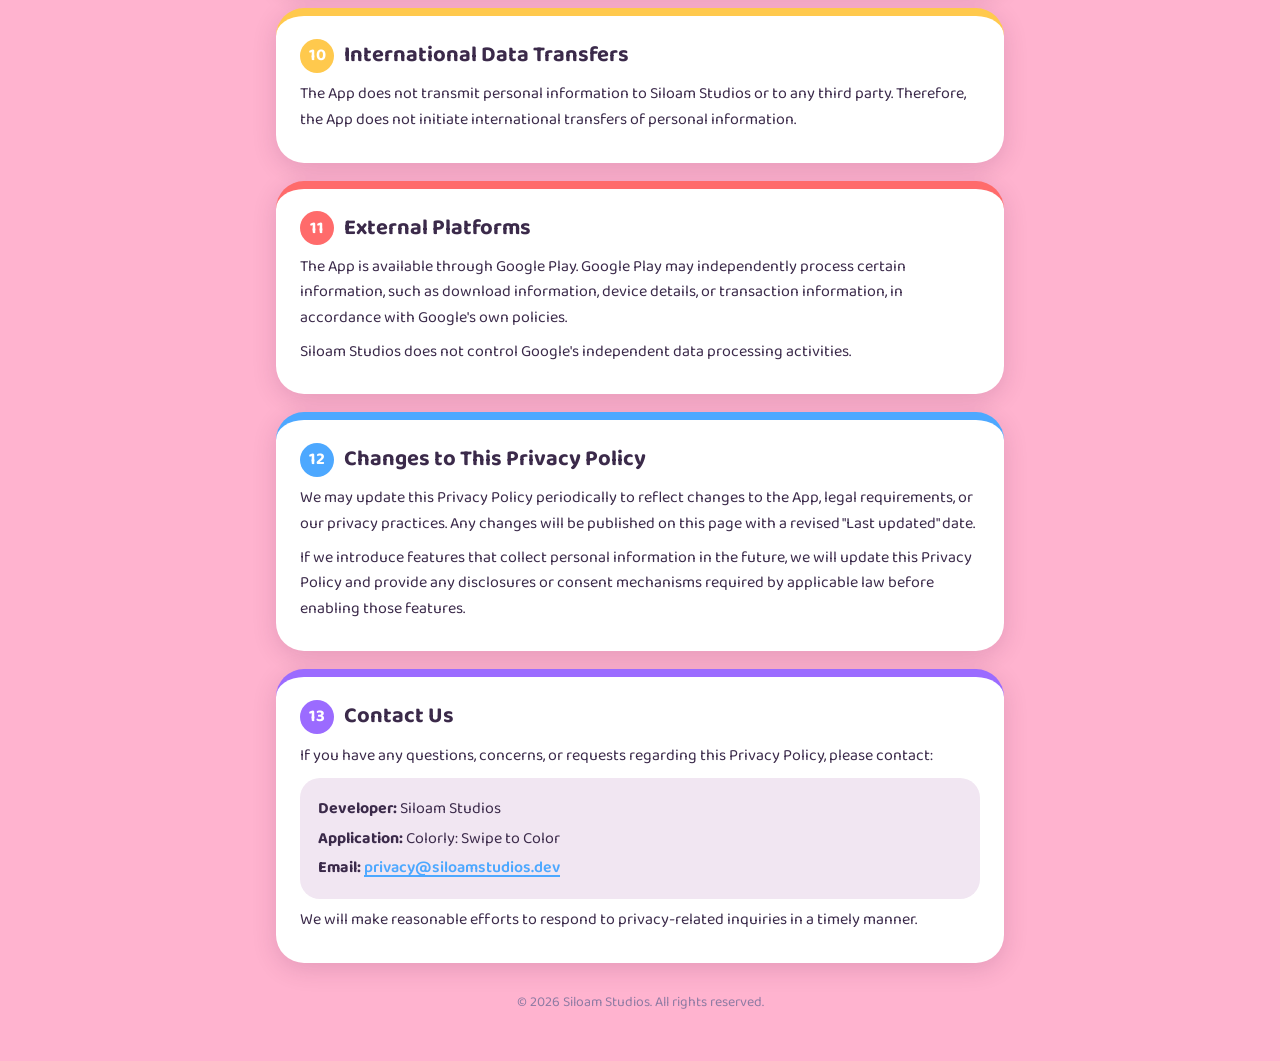
==== commit ed5f432b: "Colorly privacy: Polish second in language switcher" ====
--- a/colorly/privacy/index.html
+++ b/colorly/privacy/index.html
@@ -7,7 +7,7 @@
 <link rel="canonical" href="https://legal.siloamstudios.dev/colorly/privacy/en/">
 <meta http-equiv="refresh" content="0; url=/colorly/privacy/en/">
 <script>
-  var langs = ["en", "es", "pt", "fr", "de", "pl"];
+  var langs = ["en", "pl", "es", "pt", "fr", "de"];
   var code = (navigator.language || "en").slice(0, 2).toLowerCase();
   location.replace("/colorly/privacy/" + (langs.indexOf(code) >= 0 ? code : "en") + "/");
 </script>
